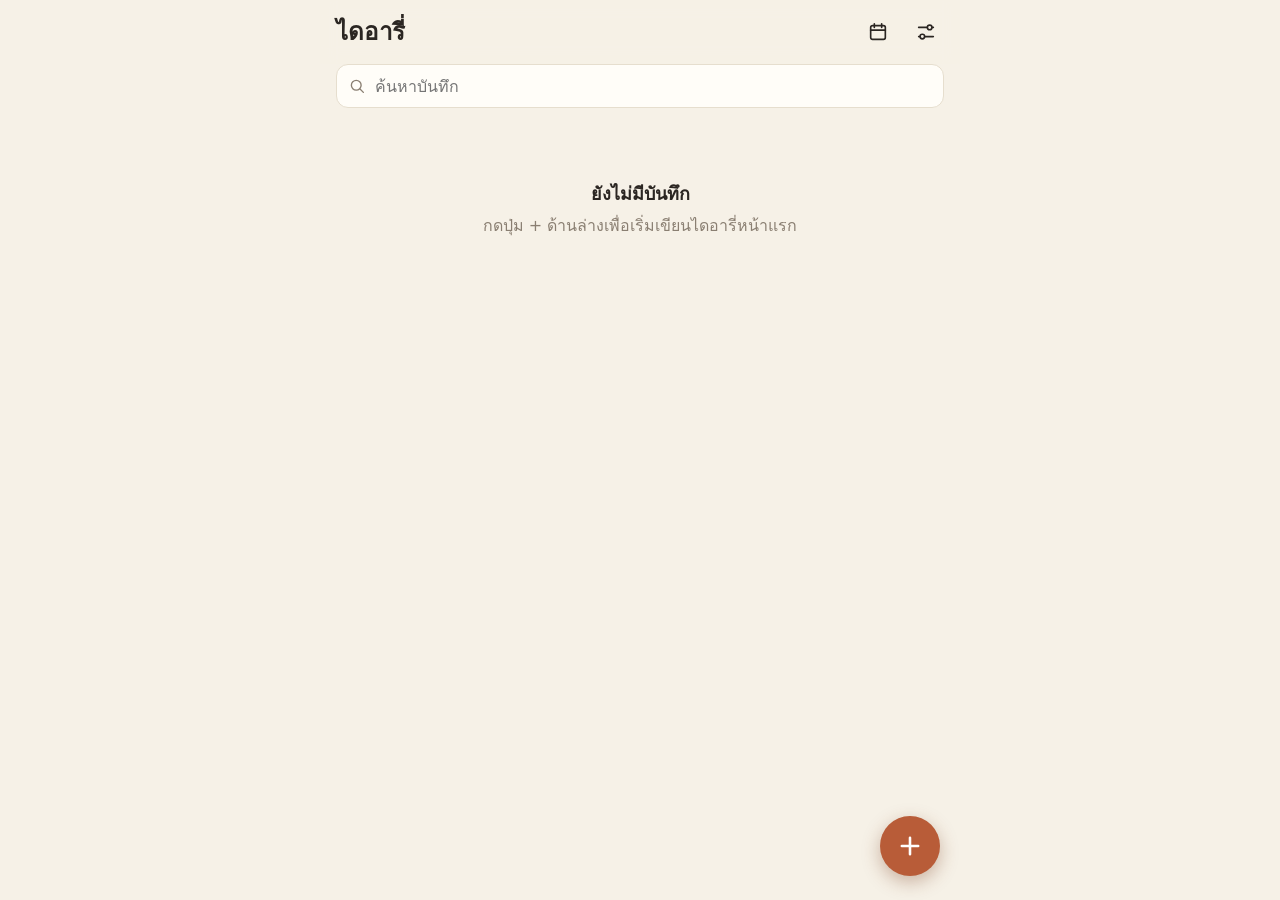
==== index.html @ 4e968b71 "Diary app: offline journal with photos and file attachments Co-Authored-By: Claude Fable 5.2 <norepl" ====
<!doctype html>
<html lang="th">
<head>
<meta charset="utf-8">
<meta name="viewport" content="width=device-width, initial-scale=1, viewport-fit=cover">
<title>ไดอารี่ของฉัน</title>
<meta name="theme-color" content="#f6f1e7" media="(prefers-color-scheme: light)">
<meta name="theme-color" content="#1b1814" media="(prefers-color-scheme: dark)">
<link rel="manifest" href="manifest.webmanifest">
<link rel="icon" href="icons/icon-192.png">
<link rel="apple-touch-icon" href="icons/icon-180.png">
<meta name="mobile-web-app-capable" content="yes">
<meta name="apple-mobile-web-app-capable" content="yes">
<meta name="apple-mobile-web-app-status-bar-style" content="default">
<meta name="apple-mobile-web-app-title" content="ไดอารี่">
<link rel="stylesheet" href="styles.css">
</head>
<body>
<div id="app"></div>
<input type="file" id="pick-camera" accept="image/*" capture="environment" hidden>
<input type="file" id="pick-gallery" accept="image/*" multiple hidden>
<input type="file" id="pick-file" multiple hidden>
<input type="file" id="pick-import" accept="application/json,.json" hidden>
<script src="app.js"></script>
</body>
</html>
---- styles.css ----
:root {
  --bg: #f6f1e7;
  --card: #fffdf8;
  --ink: #2b2622;
  --muted: #8a7f72;
  --line: #e6dece;
  --accent: #b85c38;
  --accent-ink: #fff;
  --danger: #b3372f;
  --shadow: 0 1px 2px rgba(60, 40, 20, .06), 0 4px 14px rgba(60, 40, 20, .06);
  color-scheme: light dark;
}
@media (prefers-color-scheme: dark) {
  :root {
    --bg: #1b1814;
    --card: #26221d;
    --ink: #ece5d8;
    --muted: #9c9184;
    --line: #3a342c;
    --accent: #e08a63;
    --accent-ink: #1b1814;
    --danger: #ef7d74;
    --shadow: 0 1px 2px rgba(0, 0, 0, .3);
  }
}

* { box-sizing: border-box; -webkit-tap-highlight-color: transparent; }
html, body { margin: 0; height: 100%; }
body {
  background: var(--bg);
  color: var(--ink);
  font: 16px/1.6 system-ui, -apple-system, "Segoe UI", "Noto Sans Thai", "Leelawadee UI", sans-serif;
  overscroll-behavior-y: none;
}
button, input, textarea { font: inherit; color: inherit; }
button { cursor: pointer; border: 0; background: none; padding: 0; }
svg { width: 22px; height: 22px; fill: none; stroke: currentColor; stroke-width: 1.8; stroke-linecap: round; stroke-linejoin: round; flex: none; }

#app { max-width: 640px; margin: 0 auto; min-height: 100dvh; display: flex; flex-direction: column; }

/* ---------- top bar ---------- */
.top {
  position: sticky; top: 0; z-index: 5;
  display: flex; align-items: center; justify-content: space-between; gap: 8px;
  padding: calc(env(safe-area-inset-top) + 10px) 12px 10px 16px;
  background: color-mix(in srgb, var(--bg) 92%, transparent);
  backdrop-filter: blur(8px); -webkit-backdrop-filter: blur(8px);
}
.top h1 { margin: 0; font-size: 24px; font-weight: 700; letter-spacing: .2px; }
.row { display: flex; align-items: center; gap: 4px; }
.row.end { justify-content: flex-end; gap: 8px; }
.icon-btn { width: 44px; height: 44px; border-radius: 50%; display: grid; place-items: center; color: var(--ink); }
.icon-btn:active, .icon-btn.on { background: var(--line); }
.icon-btn.danger { color: var(--danger); }
.icon-btn.flip svg { transform: scaleX(-1); }
.saved { font-size: 13px; color: var(--muted); }

/* ---------- home ---------- */
.search { margin: 0 16px 8px; position: relative; color: var(--muted); }
.search svg { position: absolute; left: 12px; top: 50%; transform: translateY(-50%); width: 18px; height: 18px; }
.search input {
  width: 100%; height: 44px; padding: 0 12px 0 38px;
  border: 1px solid var(--line); border-radius: 12px; background: var(--card); color: var(--ink); outline: none;
}
.search input:focus { border-color: var(--accent); }

.cal { margin: 4px 16px 8px; padding: 8px 10px 12px; background: var(--card); border: 1px solid var(--line); border-radius: 16px; }
.cal-head { display: flex; align-items: center; justify-content: space-between; }
.cal-grid { display: grid; grid-template-columns: repeat(7, 1fr); gap: 2px; text-align: center; }
.cal-grid.dow { font-size: 12px; color: var(--muted); margin-bottom: 2px; }
.cal-grid button { height: 40px; border-radius: 50%; position: relative; font-size: 15px; justify-self: center; width: 40px; }
.cal-grid button.today { font-weight: 700; color: var(--accent); }
.cal-grid button.has::after { content: ""; position: absolute; left: 50%; bottom: 5px; width: 5px; height: 5px; margin-left: -2.5px; border-radius: 50%; background: var(--accent); }
.cal-grid button.sel { background: var(--accent); color: var(--accent-ink); }
.cal-grid button.sel::after { background: var(--accent-ink); }

.list { flex: 1; padding: 0 16px calc(env(safe-area-inset-bottom) + 100px); }
.month { margin: 18px 2px 8px; font-size: 14px; font-weight: 600; color: var(--muted); }
.chip-row { margin: 6px 0 2px; }
.chip { display: inline-flex; align-items: center; gap: 4px; padding: 4px 6px 4px 12px; border-radius: 999px; background: var(--line); font-size: 14px; }
.chip button { width: 28px; height: 28px; display: grid; place-items: center; }
.chip svg { width: 16px; height: 16px; }

.card {
  display: flex; gap: 12px; padding: 14px; margin-bottom: 10px;
  background: var(--card); border: 1px solid var(--line); border-radius: 16px; box-shadow: var(--shadow);
  cursor: pointer;
}
.card:active { transform: scale(.99); }
.card .date { flex: none; width: 44px; text-align: center; line-height: 1.15; }
.card .date b { display: block; font-size: 26px; font-weight: 700; color: var(--accent); }
.card .date span { font-size: 12px; color: var(--muted); }
.card .body { flex: 1; min-width: 0; }
.card-head { display: flex; align-items: flex-start; gap: 8px; }
.card h3 { margin: 0; flex: 1; font-size: 16px; font-weight: 600; overflow-wrap: anywhere; }
.card .mood { font-size: 18px; line-height: 1.3; }
.card p {
  margin: 2px 0 0; color: var(--muted); font-size: 14.5px; white-space: pre-line; overflow-wrap: anywhere;
  display: -webkit-box; -webkit-line-clamp: 3; -webkit-box-orient: vertical; overflow: hidden;
}
.card p.solo { color: var(--ink); font-size: 15.5px; }
.thumbs { display: flex; gap: 6px; margin-top: 10px; }
.thumbs img, .thumbs .more { width: 56px; height: 56px; border-radius: 10px; object-fit: cover; }
.thumbs .more { display: grid; place-items: center; background: var(--line); font-size: 14px; color: var(--muted); }
.files { display: flex; align-items: center; gap: 4px; margin-top: 8px; font-size: 13px; color: var(--muted); }
.files svg { width: 15px; height: 15px; }

.empty { text-align: center; color: var(--muted); padding: 64px 24px; }
.empty b { display: block; color: var(--ink); font-size: 18px; margin-bottom: 4px; }

.fab {
  position: fixed; right: max(20px, calc(50% - 300px)); bottom: calc(env(safe-area-inset-bottom) + 24px);
  width: 60px; height: 60px; border-radius: 50%; display: grid; place-items: center;
  background: var(--accent); color: var(--accent-ink); box-shadow: 0 6px 18px rgba(120, 60, 30, .35);
}
.fab svg { width: 28px; height: 28px; stroke-width: 2.2; }
.fab:active { transform: scale(.95); }

/* ---------- editor ---------- */
.editor { flex: 1; padding: 0 20px 24px; display: flex; flex-direction: column; }
.date-pick { position: relative; align-self: flex-start; display: inline-flex; align-items: center; gap: 6px; padding: 6px 12px; margin-left: -12px; border-radius: 999px; color: var(--accent); font-weight: 600; }
.date-pick svg { width: 18px; height: 18px; }
.date-pick input { position: absolute; inset: 0; width: 100%; height: 100%; opacity: 0; cursor: pointer; }
.moods { display: flex; gap: 6px; margin: 8px 0 6px; }
.moods button { width: 44px; height: 44px; border-radius: 50%; font-size: 24px; filter: grayscale(1); opacity: .5; }
.moods button.on { filter: none; opacity: 1; background: var(--line); }
.e-title { border: 0; outline: 0; background: none; font-size: 22px; font-weight: 700; padding: 8px 0 4px; width: 100%; }
#e-text { border: 0; outline: 0; background: none; resize: none; width: 100%; min-height: 22dvh; padding: 4px 0; font-size: 17px; line-height: 1.75; }
.e-title::placeholder, #e-text::placeholder { color: var(--muted); opacity: .7; }

.atts { display: grid; grid-template-columns: repeat(3, 1fr); gap: 8px; margin-top: 12px; }
.att { position: relative; border-radius: 12px; overflow: hidden; background: var(--card); border: 1px solid var(--line); cursor: pointer; }
.att.img { aspect-ratio: 1; }
.att.img img { width: 100%; height: 100%; object-fit: cover; display: block; }
.att.file { grid-column: 1 / -1; display: flex; align-items: center; gap: 10px; padding: 10px 48px 10px 12px; }
.att.file div { min-width: 0; line-height: 1.3; }
.att.file b { display: block; font-weight: 500; font-size: 15px; white-space: nowrap; overflow: hidden; text-overflow: ellipsis; }
.att.file small { color: var(--muted); }
.att.busy { grid-column: 1 / -1; padding: 12px; text-align: center; color: var(--muted); font-size: 14px; border-style: dashed; cursor: default; }
.att .x { position: absolute; top: 4px; right: 4px; width: 32px; height: 32px; border-radius: 50%; display: grid; place-items: center; background: rgba(0, 0, 0, .55); color: #fff; }
.att.file .x { top: 50%; transform: translateY(-50%); right: 8px; background: none; color: var(--muted); }
.att .x svg { width: 16px; height: 16px; }

.toolbar {
  position: sticky; bottom: 0; display: flex; justify-content: space-around;
  padding: 6px 8px calc(env(safe-area-inset-bottom) + 6px);
  background: var(--card); border-top: 1px solid var(--line);
}
.toolbar button { flex: 1; display: flex; flex-direction: column; align-items: center; gap: 2px; padding: 8px 4px; border-radius: 12px; font-size: 12.5px; color: var(--ink); }
.toolbar button:active { background: var(--line); }
.toolbar svg { color: var(--accent); width: 24px; height: 24px; }

/* ---------- viewer ---------- */
.viewer { position: fixed; inset: 0; z-index: 20; background: #000; color: #fff; display: flex; flex-direction: column; }
.viewer-bar { display: flex; align-items: center; gap: 8px; padding: calc(env(safe-area-inset-top) + 6px) 8px 6px; }
.viewer-bar span { flex: 1; text-align: center; font-size: 14px; white-space: nowrap; overflow: hidden; text-overflow: ellipsis; opacity: .8; }
.viewer-bar .icon-btn { color: #fff; }
.viewer-bar .icon-btn:active { background: rgba(255, 255, 255, .15); }
.viewer-body { flex: 1; min-height: 0; display: grid; place-items: center; padding-bottom: env(safe-area-inset-bottom); }
.viewer-body img, .viewer-body video { max-width: 100%; max-height: 100%; object-fit: contain; }
.viewer-body audio { width: 90%; }

/* ---------- settings ---------- */
.settings { padding: 0 16px calc(env(safe-area-inset-bottom) + 32px); }
.settings section { background: var(--card); border: 1px solid var(--line); border-radius: 16px; padding: 14px 16px; margin-bottom: 12px; }
.settings h2 { margin: 0 0 8px; font-size: 14px; font-weight: 600; color: var(--muted); }
.settings p { margin: 6px 0 0; font-size: 13.5px; color: var(--muted); }
.set-row { display: flex; align-items: center; justify-content: space-between; gap: 12px; min-height: 44px; }
.set-row + .set-row { border-top: 1px solid var(--line); }
.btn { height: 44px; padding: 0 18px; border-radius: 12px; background: var(--accent); color: var(--accent-ink); font-weight: 600; white-space: nowrap; }
.btn.ghost { background: none; color: var(--accent); border: 1px solid var(--line); }
.btn:active { opacity: .8; }
.btn:disabled { opacity: .5; }
.switch { appearance: none; -webkit-appearance: none; width: 50px; height: 30px; border-radius: 999px; background: var(--line); position: relative; flex: none; transition: background .15s; cursor: pointer; }
.switch::after { content: ""; position: absolute; top: 3px; left: 3px; width: 24px; height: 24px; border-radius: 50%; background: #fff; transition: transform .15s; box-shadow: 0 1px 3px rgba(0, 0, 0, .3); }
.switch:checked { background: var(--accent); }
.switch:checked::after { transform: translateX(20px); }

/* ---------- lock / modal / toast ---------- */
.lock { flex: 1; display: flex; flex-direction: column; align-items: center; justify-content: center; gap: 8px; padding: 24px; text-align: center; }
.lock-icon { width: 72px; height: 72px; border-radius: 50%; display: grid; place-items: center; background: var(--card); border: 1px solid var(--line); color: var(--accent); }
.lock-icon svg { width: 30px; height: 30px; }
.lock h1 { margin: 4px 0 12px; }
.lock form { display: flex; flex-direction: column; gap: 10px; width: min(260px, 100%); }
.pin-input { height: 52px; border: 1px solid var(--line); border-radius: 12px; background: var(--card); text-align: center; font-size: 22px; letter-spacing: 6px; outline: none; width: 100%; }
.pin-input:focus { border-color: var(--accent); }
.err { color: var(--danger); font-size: 14px; min-height: 22px; margin: 0; }

.modal { position: fixed; inset: 0; z-index: 30; background: rgba(0, 0, 0, .45); display: grid; place-items: center; padding: 24px; }
.sheet { width: min(340px, 100%); background: var(--card); border-radius: 18px; padding: 20px; display: flex; flex-direction: column; gap: 14px; }
.sheet h3 { margin: 0; font-size: 18px; }
.sheet p { margin: 0; color: var(--muted); font-size: 14.5px; }

.toast {
  position: fixed; left: 50%; bottom: calc(env(safe-area-inset-bottom) + 100px); transform: translateX(-50%);
  z-index: 40; max-width: 86vw; padding: 10px 16px; border-radius: 12px;
  background: var(--ink); color: var(--bg); font-size: 14.5px; text-align: center;
}
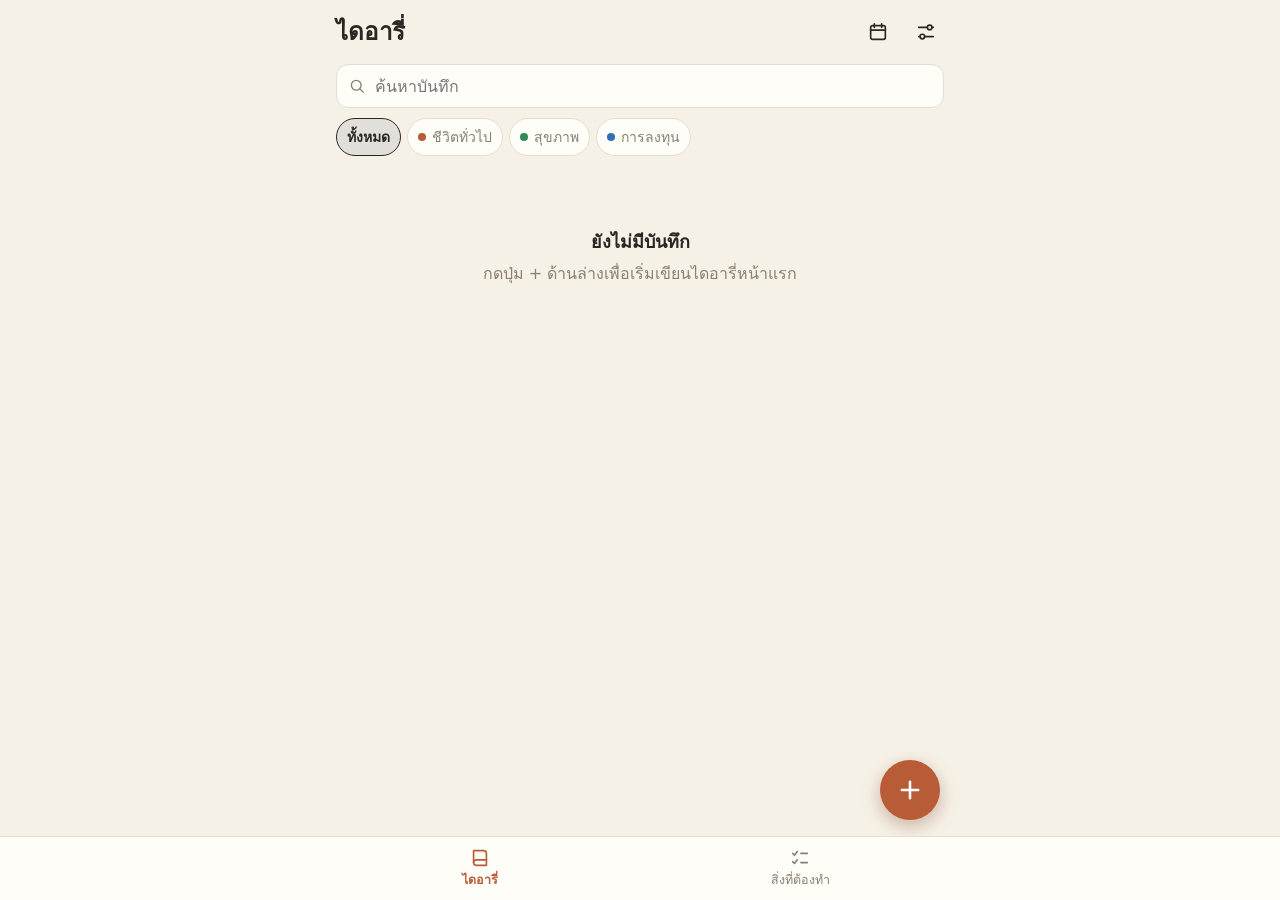
==== commit 5370fdd6: "Add to-do list with sub-steps and progress tracking Co-Authored-By: Claude Fable 5.2 <noreply@anthro" ====
--- a/index.html
+++ b/index.html
@@ -21,6 +21,7 @@
 <input type="file" id="pick-gallery" accept="image/*" multiple hidden>
 <input type="file" id="pick-file" multiple hidden>
 <input type="file" id="pick-import" accept="application/json,.json" hidden>
+<script src="todo.js"></script>
 <script src="app.js"></script>
 </body>
 </html>
--- a/styles.css
+++ b/styles.css
@@ -64,6 +64,28 @@
 }
 .search input:focus { border-color: var(--accent); }
 
+/* หมวด: สีประจำหมวด */
+.c-all { --c: var(--ink); }
+.c-life { --c: var(--accent); }
+.c-health { --c: #2e8b57; }
+.c-invest { --c: #2f6fb5; }
+@media (prefers-color-scheme: dark) {
+  .c-health { --c: #6cc893; }
+  .c-invest { --c: #7fb2ee; }
+}
+.tabs { display: flex; gap: 6px; padding: 2px 16px 8px; overflow-x: auto; scrollbar-width: none; }
+.tabs::-webkit-scrollbar { display: none; }
+.tabs button, .cats button {
+  flex: none; height: 38px; padding: 0 10px; border-radius: 999px; white-space: nowrap; font-size: 14px;
+  border: 1px solid var(--line); background: var(--card); color: var(--muted);
+  display: inline-flex; align-items: center; gap: 6px;
+}
+.tabs button::before, .cats button::before, .tag::before { content: ""; width: 8px; height: 8px; border-radius: 50%; background: var(--c); flex: none; }
+.tabs .c-all::before { display: none; }
+.tabs button.on, .cats button.on { border-color: var(--c); color: var(--ink); font-weight: 600; background: color-mix(in srgb, var(--c) 14%, var(--card)); }
+.cats { display: flex; gap: 6px; flex-wrap: wrap; margin: 8px 0 2px; }
+.tag { display: inline-flex; align-items: center; gap: 5px; margin-top: 8px; font-size: 12.5px; color: var(--muted); }
+
 .cal { margin: 4px 16px 8px; padding: 8px 10px 12px; background: var(--card); border: 1px solid var(--line); border-radius: 16px; }
 .cal-head { display: flex; align-items: center; justify-content: space-between; }
 .cal-grid { display: grid; grid-template-columns: repeat(7, 1fr); gap: 2px; text-align: center; }
@@ -115,6 +137,61 @@
 }
 .fab svg { width: 28px; height: 28px; stroke-width: 2.2; }
 .fab:active { transform: scale(.95); }
+
+/* ---------- bottom nav ---------- */
+.bottom-nav {
+  position: fixed; left: 0; right: 0; bottom: 0; z-index: 6; display: flex; justify-content: center;
+  padding: 4px 8px calc(env(safe-area-inset-bottom) + 4px);
+  background: var(--card); border-top: 1px solid var(--line);
+}
+.bottom-nav button { flex: 1; max-width: 320px; display: flex; flex-direction: column; align-items: center; gap: 1px; padding: 6px 4px; border-radius: 12px; font-size: 12.5px; color: var(--muted); }
+.bottom-nav button.on { color: var(--accent); font-weight: 600; }
+.bottom-nav em { font-style: normal; font-size: 11px; padding: 0 6px; border-radius: 999px; background: var(--accent); color: var(--accent-ink); }
+.bottom-nav ~ .toast { bottom: calc(env(safe-area-inset-bottom) + 150px); }
+.fab { bottom: calc(env(safe-area-inset-bottom) + 80px) !important; }
+.list { padding-bottom: calc(env(safe-area-inset-bottom) + 160px) !important; }
+
+/* ---------- to do ---------- */
+.progress-card { background: var(--card); border: 1px solid var(--line); border-radius: 16px; padding: 14px 16px; margin: 4px 0 12px; box-shadow: var(--shadow); }
+.pc-head { display: flex; align-items: baseline; justify-content: space-between; gap: 8px; font-size: 14.5px; color: var(--muted); }
+.pc-head b { font-size: 24px; color: var(--ink); font-variant-numeric: tabular-nums; }
+.progress-card small { display: block; margin-top: 8px; color: var(--muted); font-size: 13.5px; }
+.bar { height: 10px; border-radius: 999px; background: var(--line); overflow: hidden; margin-top: 6px; }
+.bar i { display: block; height: 100%; border-radius: 999px; background: var(--c, var(--accent)); transition: width .25s; }
+.bar.sm { height: 6px; margin: 6px 0 2px; }
+.late { color: var(--danger); font-weight: 600; }
+
+.todo { display: flex; align-items: flex-start; gap: 4px; padding: 6px 12px 6px 4px; margin-bottom: 8px; background: var(--card); border: 1px solid var(--line); border-radius: 16px; }
+.todo .body { flex: 1; min-width: 0; padding: 9px 0; cursor: pointer; }
+.todo h3 { margin: 0; font-size: 16px; font-weight: 500; overflow-wrap: anywhere; }
+.todo.done h3, .step.done span { text-decoration: line-through; color: var(--muted); }
+.todo .meta { display: flex; flex-wrap: wrap; align-items: center; gap: 4px 12px; margin-top: 2px; font-size: 13px; color: var(--muted); }
+.todo .meta .tag { margin-top: 0; }
+.check { flex: none; width: 44px; height: 44px; display: grid; place-items: center; color: transparent; }
+.check::before { content: ""; grid-area: 1 / 1; width: 24px; height: 24px; border-radius: 50%; border: 2px solid var(--muted); }
+.check svg { grid-area: 1 / 1; width: 15px; height: 15px; stroke-width: 3; z-index: 1; }
+.check.on { color: var(--card); }
+.check.on::before { background: var(--c, var(--accent)); border-color: var(--c, var(--accent)); }
+.done-toggle { display: flex; align-items: center; gap: 4px; min-height: 44px; margin-top: 4px; padding: 0 4px; color: var(--muted); font-size: 14.5px; font-weight: 600; }
+.done-toggle svg { width: 16px; height: 16px; transform: rotate(180deg); transition: transform .15s; }
+.done-toggle.open svg { transform: rotate(270deg); }
+.empty.compact { padding: 20px; }
+
+.due-row { margin-top: 6px; gap: 8px; }
+.link { white-space: nowrap; min-height: 44px; padding: 0 8px; color: var(--muted); font-size: 14px; text-decoration: underline; }
+.sub { margin: 16px 0 4px; font-size: 14px; font-weight: 600; color: var(--muted); }
+.mark-done { display: flex; align-items: center; gap: 2px; width: 100%; min-height: 44px; margin: 8px 0 -8px -10px; text-align: left; font-size: 15px; }
+.mark-done.on { font-weight: 600; }
+.mark-done .check { width: 40px; height: 40px; }
+.step { display: flex; align-items: center; margin-left: -10px; border-bottom: 1px solid var(--line); }
+.step span { flex: 1; min-width: 0; padding: 10px 0; overflow-wrap: anywhere; cursor: pointer; }
+.step .x { color: var(--muted); }
+.step .x svg { width: 16px; height: 16px; }
+.step-add { display: flex; align-items: center; gap: 4px; margin-top: 4px; }
+.step-add input { flex: 1; min-width: 0; height: 46px; padding: 0 12px; border: 1px solid var(--line); border-radius: 12px; background: var(--card); outline: none; }
+.step-add input:focus, .note:focus { border-color: var(--accent); }
+.step-add .icon-btn { color: var(--accent); }
+.note { width: 100%; min-height: 80px; padding: 10px 12px; border: 1px solid var(--line); border-radius: 12px; background: var(--card); outline: none; resize: none; line-height: 1.6; }
 
 /* ---------- editor ---------- */
 .editor { flex: 1; padding: 0 20px 24px; display: flex; flex-direction: column; }
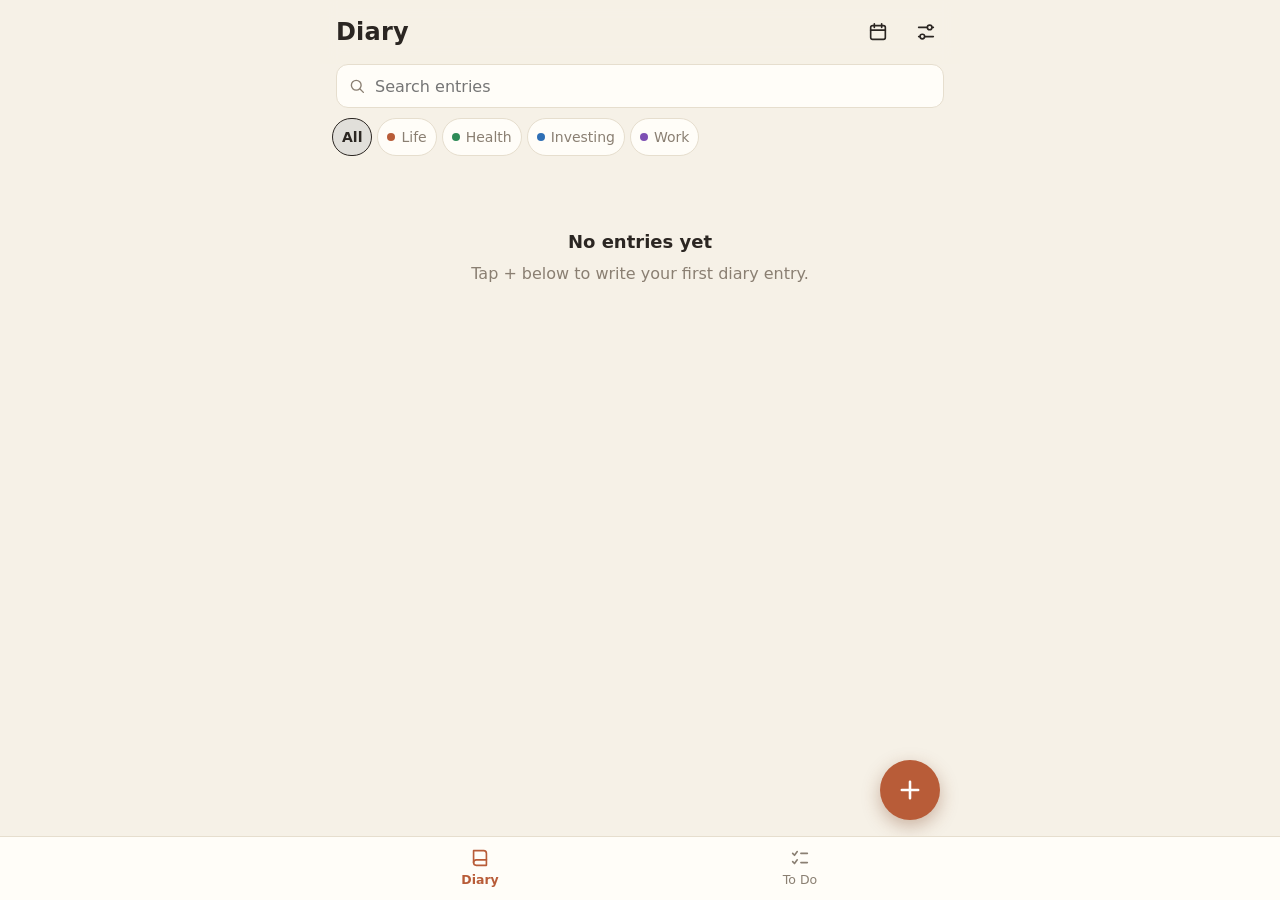
==== commit e5709f6f: "English UI, Work category, folders, and due-date reminders Co-Authored-By: Claude Fable 5.2 <noreply" ====
--- a/index.html
+++ b/index.html
@@ -1,9 +1,9 @@
 <!doctype html>
-<html lang="th">
+<html lang="en">
 <head>
 <meta charset="utf-8">
 <meta name="viewport" content="width=device-width, initial-scale=1, viewport-fit=cover">
-<title>ไดอารี่ของฉัน</title>
+<title>My Diary</title>
 <meta name="theme-color" content="#f6f1e7" media="(prefers-color-scheme: light)">
 <meta name="theme-color" content="#1b1814" media="(prefers-color-scheme: dark)">
 <link rel="manifest" href="manifest.webmanifest">
@@ -12,7 +12,7 @@
 <meta name="mobile-web-app-capable" content="yes">
 <meta name="apple-mobile-web-app-capable" content="yes">
 <meta name="apple-mobile-web-app-status-bar-style" content="default">
-<meta name="apple-mobile-web-app-title" content="ไดอารี่">
+<meta name="apple-mobile-web-app-title" content="Diary">
 <link rel="stylesheet" href="styles.css">
 </head>
 <body>
--- a/styles.css
+++ b/styles.css
@@ -7,6 +7,7 @@
   --accent: #b85c38;
   --accent-ink: #fff;
   --danger: #b3372f;
+  --warn: #a8690a;
   --shadow: 0 1px 2px rgba(60, 40, 20, .06), 0 4px 14px rgba(60, 40, 20, .06);
   color-scheme: light dark;
 }
@@ -20,6 +21,7 @@
     --accent: #e08a63;
     --accent-ink: #1b1814;
     --danger: #ef7d74;
+    --warn: #e3b34f;
     --shadow: 0 1px 2px rgba(0, 0, 0, .3);
   }
 }
@@ -64,19 +66,21 @@
 }
 .search input:focus { border-color: var(--accent); }
 
-/* หมวด: สีประจำหมวด */
+/* category colours */
 .c-all { --c: var(--ink); }
 .c-life { --c: var(--accent); }
 .c-health { --c: #2e8b57; }
 .c-invest { --c: #2f6fb5; }
+.c-work { --c: #7d4fb3; }
 @media (prefers-color-scheme: dark) {
   .c-health { --c: #6cc893; }
   .c-invest { --c: #7fb2ee; }
-}
-.tabs { display: flex; gap: 6px; padding: 2px 16px 8px; overflow-x: auto; scrollbar-width: none; }
+  .c-work { --c: #b99ae8; }
+}
+.tabs { display: flex; gap: 5px; padding: 2px 12px 8px; overflow-x: auto; scrollbar-width: none; }
 .tabs::-webkit-scrollbar { display: none; }
 .tabs button, .cats button {
-  flex: none; height: 38px; padding: 0 10px; border-radius: 999px; white-space: nowrap; font-size: 14px;
+  flex: none; height: 38px; padding: 0 9px; border-radius: 999px; white-space: nowrap; font-size: 14px;
   border: 1px solid var(--line); background: var(--card); color: var(--muted);
   display: inline-flex; align-items: center; gap: 6px;
 }
@@ -138,6 +142,29 @@
 .fab svg { width: 28px; height: 28px; stroke-width: 2.2; }
 .fab:active { transform: scale(.95); }
 
+/* ---------- folders ---------- */
+.folders { padding-top: 0; }
+.cats.folders { margin-top: 6px; }
+.folders button::before { display: none; }
+.folders button svg { width: 16px; height: 16px; }
+.folders button.add { border-style: dashed; color: var(--c, var(--accent)); background: none; }
+
+/* ---------- reminder banner ---------- */
+.remind {
+  display: flex; align-items: center; gap: 10px; width: calc(100% - 32px); min-height: 46px; margin: 0 16px 10px; padding: 8px 12px;
+  border-radius: 12px; text-align: left; font-size: 14.5px; font-weight: 600;
+  background: color-mix(in srgb, var(--warn) 14%, var(--card)); border: 1px solid color-mix(in srgb, var(--warn) 45%, var(--line));
+}
+.remind span { flex: 1; }
+.remind svg:first-child { color: var(--warn); }
+.remind svg:last-child { width: 16px; height: 16px; transform: scaleX(-1); color: var(--muted); }
+
+.text-input { width: 100%; height: 48px; padding: 0 12px; border: 1px solid var(--line); border-radius: 12px; background: var(--bg); outline: none; }
+.text-input:focus, .select:focus { border-color: var(--accent); }
+.select { height: 44px; max-width: 58%; padding: 0 8px; border: 1px solid var(--line); border-radius: 12px; background: var(--card); color: var(--ink); outline: none; }
+.btn.block { width: 100%; }
+.btn.danger { color: var(--danger); }
+
 /* ---------- bottom nav ---------- */
 .bottom-nav {
   position: fixed; left: 0; right: 0; bottom: 0; z-index: 6; display: flex; justify-content: center;
@@ -160,6 +187,7 @@
 .bar i { display: block; height: 100%; border-radius: 999px; background: var(--c, var(--accent)); transition: width .25s; }
 .bar.sm { height: 6px; margin: 6px 0 2px; }
 .late { color: var(--danger); font-weight: 600; }
+.soon { color: var(--warn); font-weight: 600; }
 
 .todo { display: flex; align-items: flex-start; gap: 4px; padding: 6px 12px 6px 4px; margin-bottom: 8px; background: var(--card); border: 1px solid var(--line); border-radius: 16px; }
 .todo .body { flex: 1; min-width: 0; padding: 9px 0; cursor: pointer; }
@@ -177,7 +205,7 @@
 .done-toggle.open svg { transform: rotate(270deg); }
 .empty.compact { padding: 20px; }
 
-.due-row { margin-top: 6px; gap: 8px; }
+.due-row { margin-top: 6px; gap: 2px; flex-wrap: wrap; }
 .link { white-space: nowrap; min-height: 44px; padding: 0 8px; color: var(--muted); font-size: 14px; text-decoration: underline; }
 .sub { margin: 16px 0 4px; font-size: 14px; font-weight: 600; color: var(--muted); }
 .mark-done { display: flex; align-items: center; gap: 2px; width: 100%; min-height: 44px; margin: 8px 0 -8px -10px; text-align: left; font-size: 15px; }
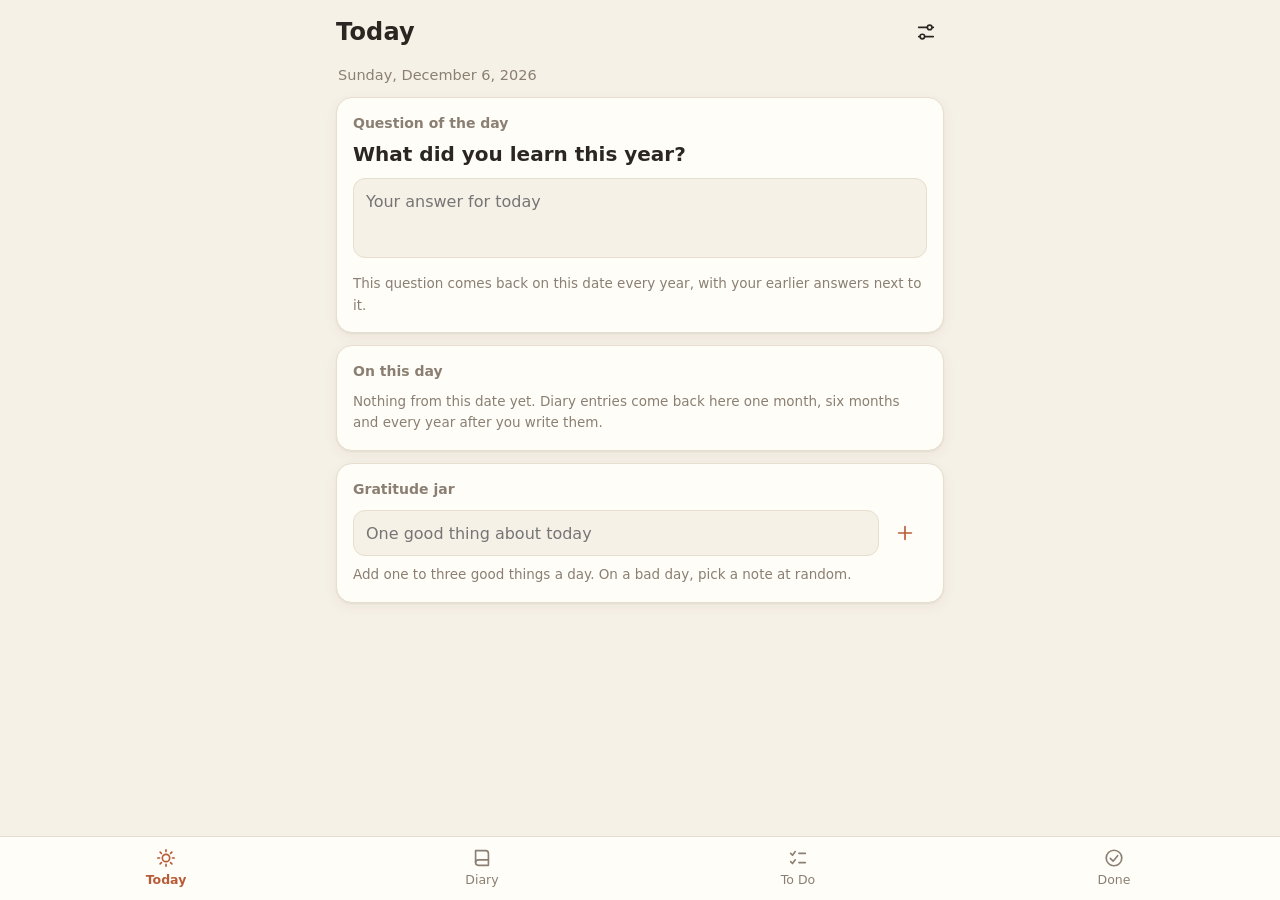
==== commit e08c152e: "Add Today page and Done list Today: question of the day (366 questions, same one each year with past" ====
--- a/index.html
+++ b/index.html
@@ -22,6 +22,7 @@
 <input type="file" id="pick-file" multiple hidden>
 <input type="file" id="pick-import" accept="application/json,.json" hidden>
 <script src="todo.js"></script>
+<script src="reflect.js"></script>
 <script src="app.js"></script>
 </body>
 </html>
--- a/styles.css
+++ b/styles.css
@@ -203,6 +203,7 @@
 .done-toggle { display: flex; align-items: center; gap: 4px; min-height: 44px; margin-top: 4px; padding: 0 4px; color: var(--muted); font-size: 14.5px; font-weight: 600; }
 .done-toggle svg { width: 16px; height: 16px; transform: rotate(180deg); transition: transform .15s; }
 .done-toggle.open svg { transform: rotate(270deg); }
+.done-add { margin: 4px 0 12px; }
 .empty.compact { padding: 20px; }
 
 .due-row { margin-top: 6px; gap: 2px; flex-wrap: wrap; }
@@ -296,6 +297,29 @@
 .sheet h3 { margin: 0; font-size: 18px; }
 .sheet p { margin: 0; color: var(--muted); font-size: 14.5px; }
 
+/* ---------- today: question, on this day, gratitude jar ---------- */
+.today-date { margin: 0 2px 10px; color: var(--muted); font-size: 14.5px; }
+.panel { background: var(--card); border: 1px solid var(--line); border-radius: 16px; padding: 14px 16px 16px; margin-bottom: 12px; box-shadow: var(--shadow); }
+.panel-head { display: flex; align-items: baseline; justify-content: space-between; gap: 8px; }
+.panel h2 { margin: 0; font-size: 14px; font-weight: 600; color: var(--muted); }
+.panel .note, .panel .step-add input { background: var(--bg); }
+.panel .card { box-shadow: none; background: var(--bg); margin-bottom: 8px; }
+.question { margin: 6px 0 10px; font-size: 20px; font-weight: 700; line-height: 1.35; text-wrap: balance; }
+.hint { margin: 8px 0 0; font-size: 13.5px; color: var(--muted); }
+.past { margin-top: 10px; padding-left: 12px; border-left: 3px solid var(--accent); }
+.past b { font-size: 13px; color: var(--accent); }
+.past p { margin: 0; white-space: pre-line; overflow-wrap: anywhere; }
+.mem-label { margin: 12px 0 6px; font-size: 15px; font-weight: 600; }
+.mem-label span { font-weight: 400; font-size: 13.5px; color: var(--muted); margin-left: 4px; }
+.grat { display: flex; align-items: center; gap: 4px; border-bottom: 1px solid var(--line); }
+.grat span { flex: 1; min-width: 0; padding: 10px 0; overflow-wrap: anywhere; }
+.grat small { display: block; color: var(--muted); font-size: 12.5px; }
+.grat .x { color: var(--muted); margin-right: -10px; }
+.grat .x svg { width: 16px; height: 16px; }
+.panel .step-add { margin-top: 10px; }
+.jar-pick { margin-top: 12px; }
+.jar-note .jar-text { color: var(--ink); font-size: 19px; font-weight: 600; line-height: 1.45; overflow-wrap: anywhere; }
+
 .toast {
   position: fixed; left: 50%; bottom: calc(env(safe-area-inset-bottom) + 100px); transform: translateX(-50%);
   z-index: 40; max-width: 86vw; padding: 10px 16px; border-radius: 12px;
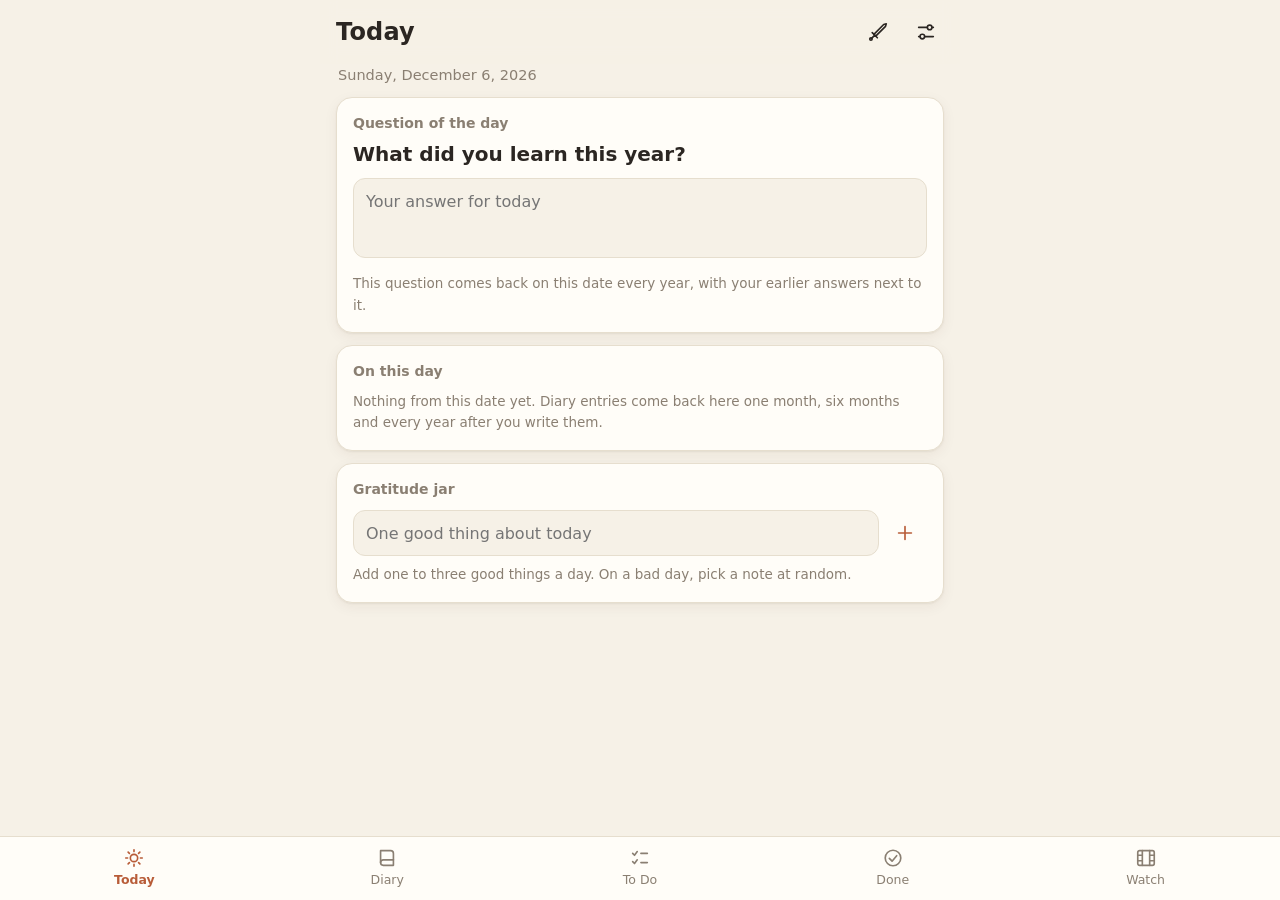
==== commit 96de7525: "Add Movies & Animation: a watch log with posters, ratings and genres New Watch tab. Each title is a " ====
--- a/index.html
+++ b/index.html
@@ -23,6 +23,7 @@
 <input type="file" id="pick-import" accept="application/json,.json" hidden>
 <script src="todo.js"></script>
 <script src="reflect.js"></script>
+<script src="watch.js"></script>
 <script src="app.js"></script>
 </body>
 </html>
--- a/styles.css
+++ b/styles.css
@@ -49,12 +49,14 @@
   backdrop-filter: blur(8px); -webkit-backdrop-filter: blur(8px);
 }
 .top h1 { margin: 0; font-size: 24px; font-weight: 700; letter-spacing: .2px; }
+.top h1.long { font-size: 20px; }
 .row { display: flex; align-items: center; gap: 4px; }
 .row.end { justify-content: flex-end; gap: 8px; }
 .icon-btn { width: 44px; height: 44px; border-radius: 50%; display: grid; place-items: center; color: var(--ink); }
 .icon-btn:active, .icon-btn.on { background: var(--line); }
 .icon-btn.danger { color: var(--danger); }
 .icon-btn.flip svg { transform: scaleX(-1); }
+a.icon-btn { text-decoration: none; }
 .saved { font-size: 13px; color: var(--muted); }
 
 /* ---------- home ---------- */
@@ -171,7 +173,7 @@
   padding: 4px 8px calc(env(safe-area-inset-bottom) + 4px);
   background: var(--card); border-top: 1px solid var(--line);
 }
-.bottom-nav button { flex: 1; max-width: 320px; display: flex; flex-direction: column; align-items: center; gap: 1px; padding: 6px 4px; border-radius: 12px; font-size: 12.5px; color: var(--muted); }
+.bottom-nav button { flex: 1; min-width: 0; max-width: 320px; display: flex; flex-direction: column; align-items: center; gap: 1px; padding: 6px 4px; border-radius: 12px; font-size: 12.5px; color: var(--muted); }
 .bottom-nav button.on { color: var(--accent); font-weight: 600; }
 .bottom-nav em { font-style: normal; font-size: 11px; padding: 0 6px; border-radius: 999px; background: var(--accent); color: var(--accent-ink); }
 .bottom-nav ~ .toast { bottom: calc(env(safe-area-inset-bottom) + 150px); }
@@ -296,6 +298,38 @@
 .sheet { width: min(340px, 100%); background: var(--card); border-radius: 18px; padding: 20px; display: flex; flex-direction: column; gap: 14px; }
 .sheet h3 { margin: 0; font-size: 18px; }
 .sheet p { margin: 0; color: var(--muted); font-size: 14.5px; }
+
+/* ---------- movies & animation ---------- */
+.watch-search { margin: 0 0 8px; }
+.watch-tabs { margin: 0 -16px; padding-left: 16px; padding-right: 16px; }
+.watch-tabs small, .cats small { font-size: 12px; opacity: .7; }
+.watch-tabs svg, .cats svg { width: 15px; height: 15px; }
+.watch-tabs:not(.folders) button::before { display: none; }
+.watch-bar { display: flex; align-items: center; justify-content: space-between; gap: 10px; margin: 2px 2px 10px; font-size: 13.5px; color: var(--muted); }
+.watch-bar .select { height: 36px; font-size: 13.5px; }
+.posters { display: grid; grid-template-columns: repeat(auto-fill, minmax(104px, 1fr)); gap: 14px 10px; }
+.poster { min-width: 0; cursor: pointer; }
+.poster:active { transform: scale(.98); }
+.poster-img { position: relative; aspect-ratio: 2 / 3; border-radius: 12px; overflow: hidden; display: grid; place-items: center; background: var(--card); border: 1px solid var(--line); box-shadow: var(--shadow); color: var(--muted); }
+.poster-img img { width: 100%; height: 100%; object-fit: cover; display: block; }
+.poster-img span svg { width: 34px; height: 34px; opacity: .5; }
+.poster-img .fav { position: absolute; top: 6px; right: 6px; width: 26px; height: 26px; border-radius: 50%; display: grid; place-items: center; background: rgba(0, 0, 0, .55); color: #ff7b8a; }
+.poster-img .fav svg { width: 15px; height: 15px; fill: currentColor; }
+.poster-img em { position: absolute; left: 0; right: 0; bottom: 0; padding: 3px 6px; font-style: normal; font-size: 11.5px; font-weight: 600; text-align: center; color: #fff; background: rgba(0, 0, 0, .62); }
+.poster h3 { margin: 6px 0 0; font-size: 13.5px; font-weight: 600; line-height: 1.3; overflow-wrap: anywhere; display: -webkit-box; -webkit-line-clamp: 2; -webkit-box-orient: vertical; overflow: hidden; }
+.poster small { font-size: 12px; color: var(--muted); }
+.stars { display: inline-flex; font-size: 13px; line-height: 1.2; }
+.stars i, .rate-star i { position: relative; display: inline-block; font-style: normal; }
+.stars i::before, .rate-star i::before { content: "\2605"; color: var(--line); }
+.stars i::after, .rate-star i::after { content: "\2605"; position: absolute; left: 0; top: 0; width: var(--f, 0%); overflow: hidden; color: #e0a020; }
+.rate { display: flex; align-items: center; gap: 2px; margin: 6px 0 4px -4px; }
+.rate-star { position: relative; font-size: 38px; line-height: 1; padding: 3px 2px; }
+.rate-star button { position: absolute; top: 0; bottom: 0; width: 50%; }
+.rate-star button:first-of-type { left: 0; }
+.rate-star button:last-of-type { right: 0; }
+.rate b { margin-left: 10px; font-size: 14.5px; font-weight: 600; color: var(--muted); }
+.cats button.on svg { fill: currentColor; }
+.editor > .hint { margin: 0 0 8px; }
 
 /* ---------- today: question, on this day, gratitude jar ---------- */
 .today-date { margin: 0 2px 10px; color: var(--muted); font-size: 14.5px; }
